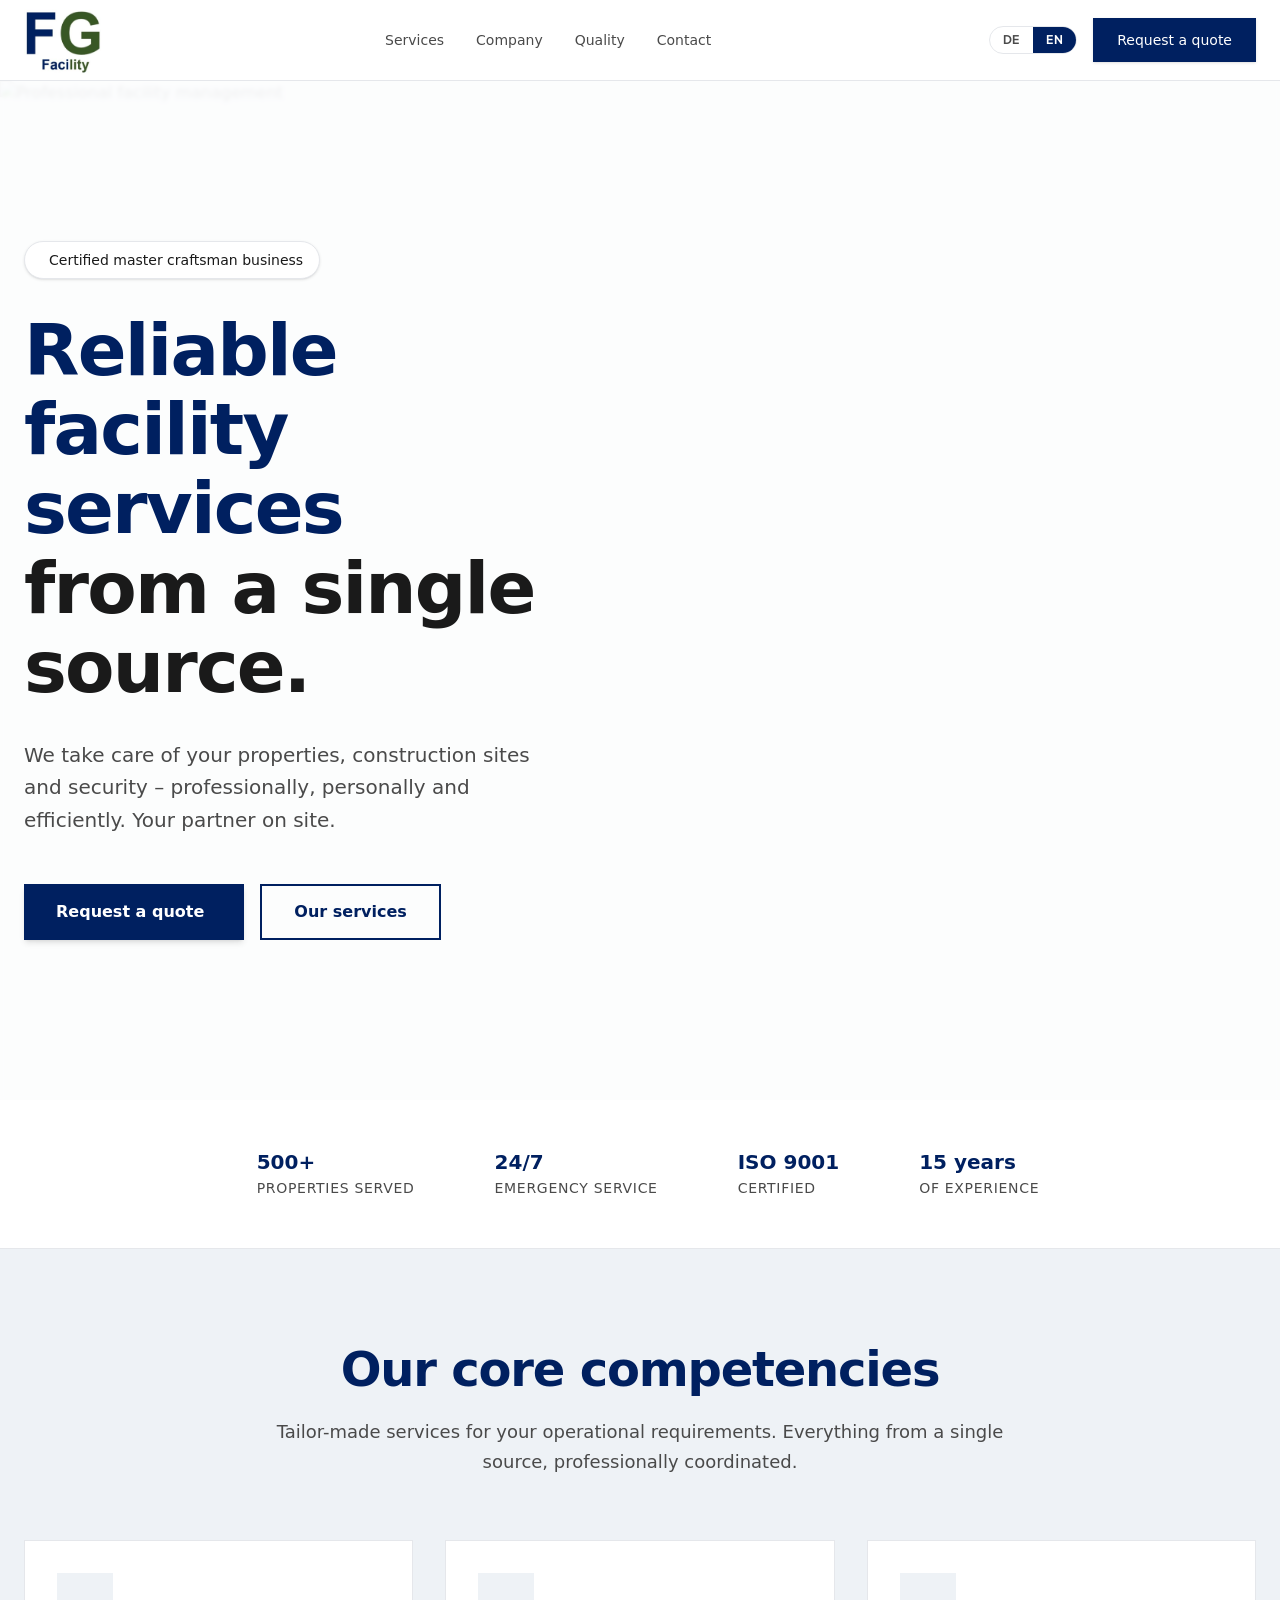
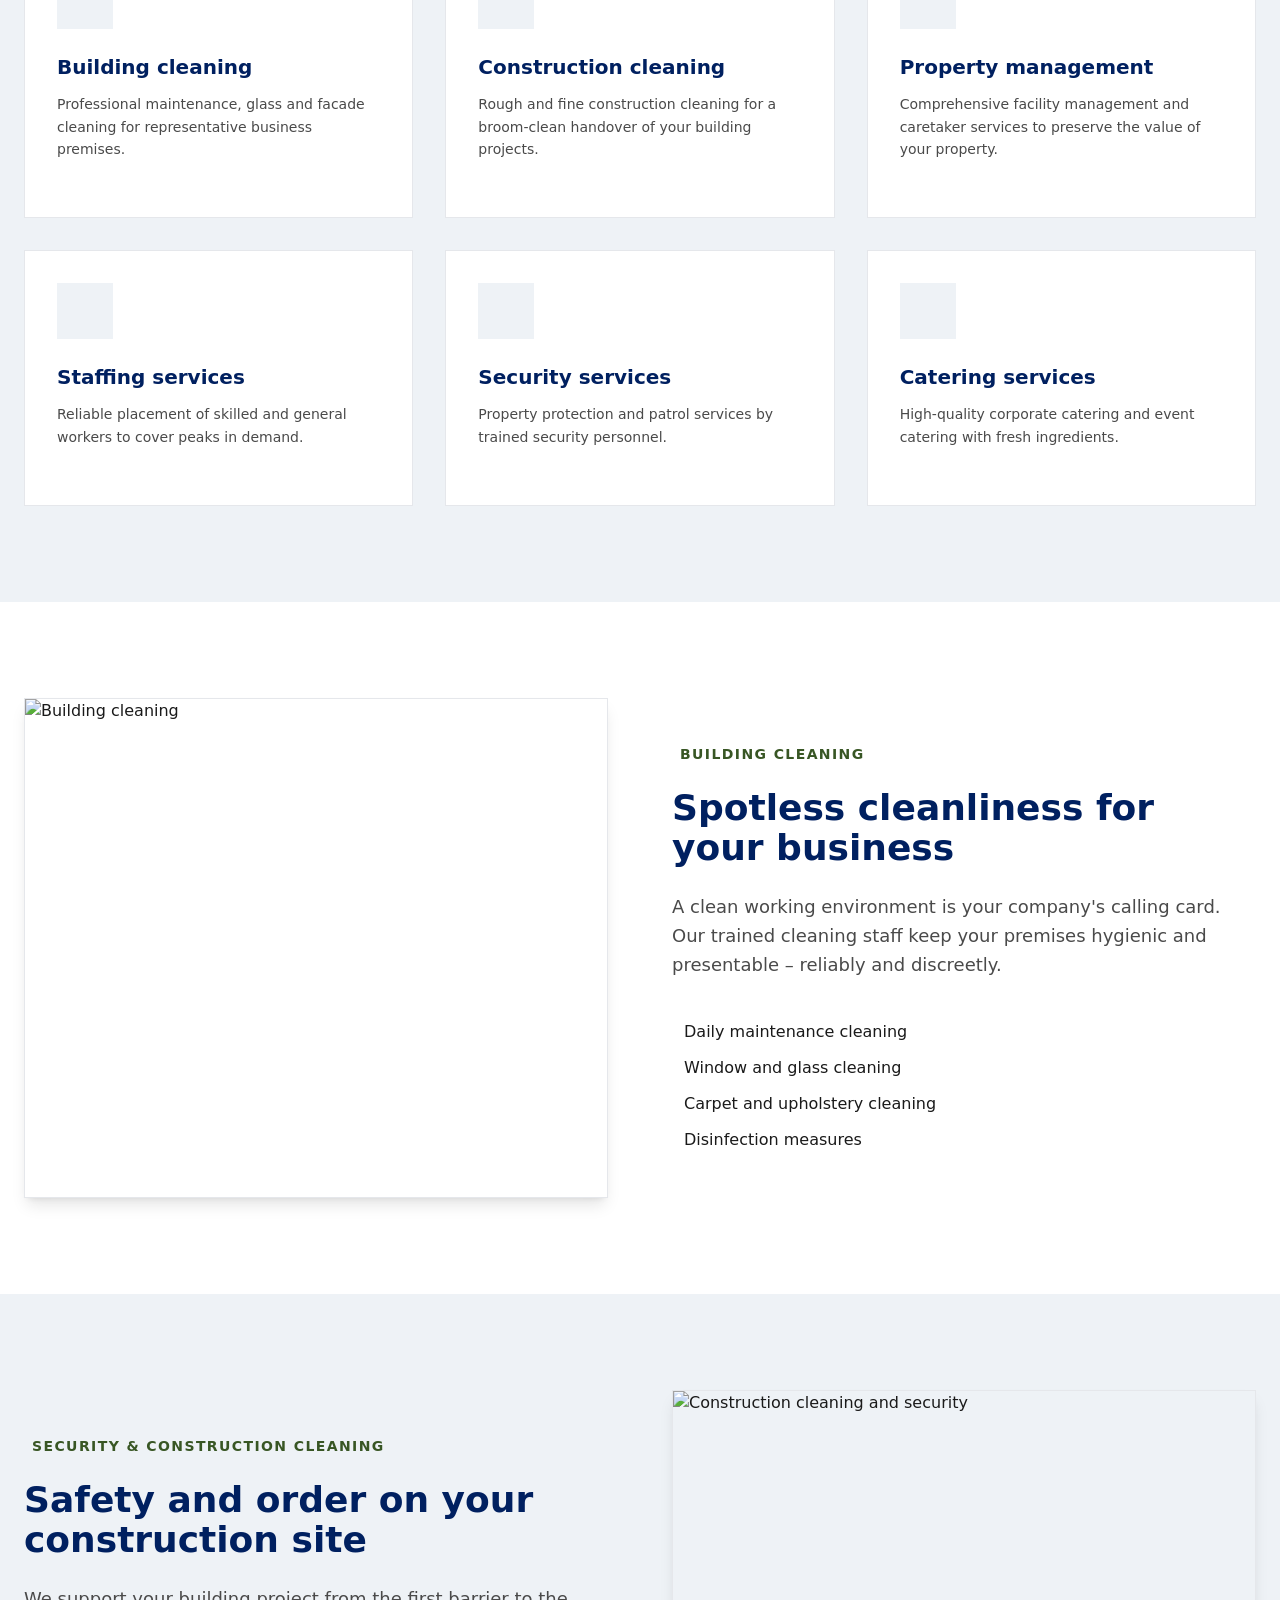
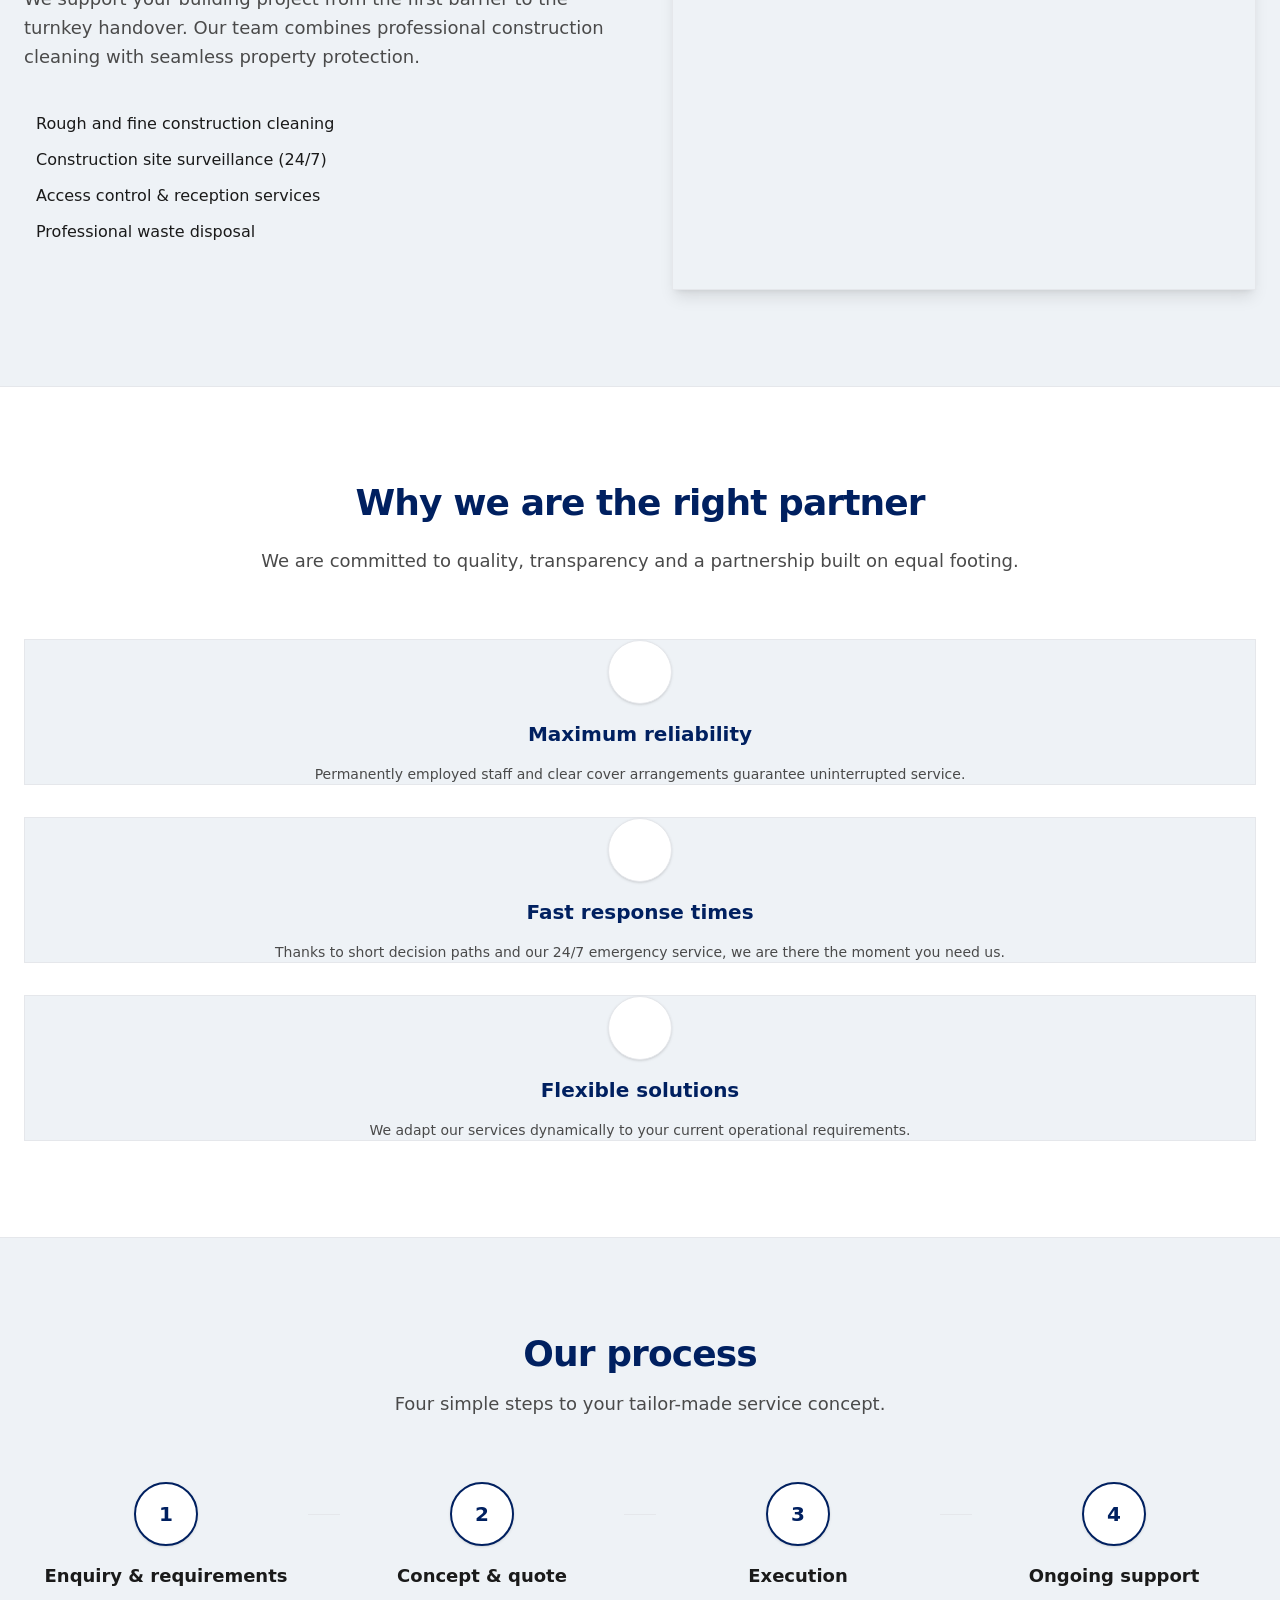
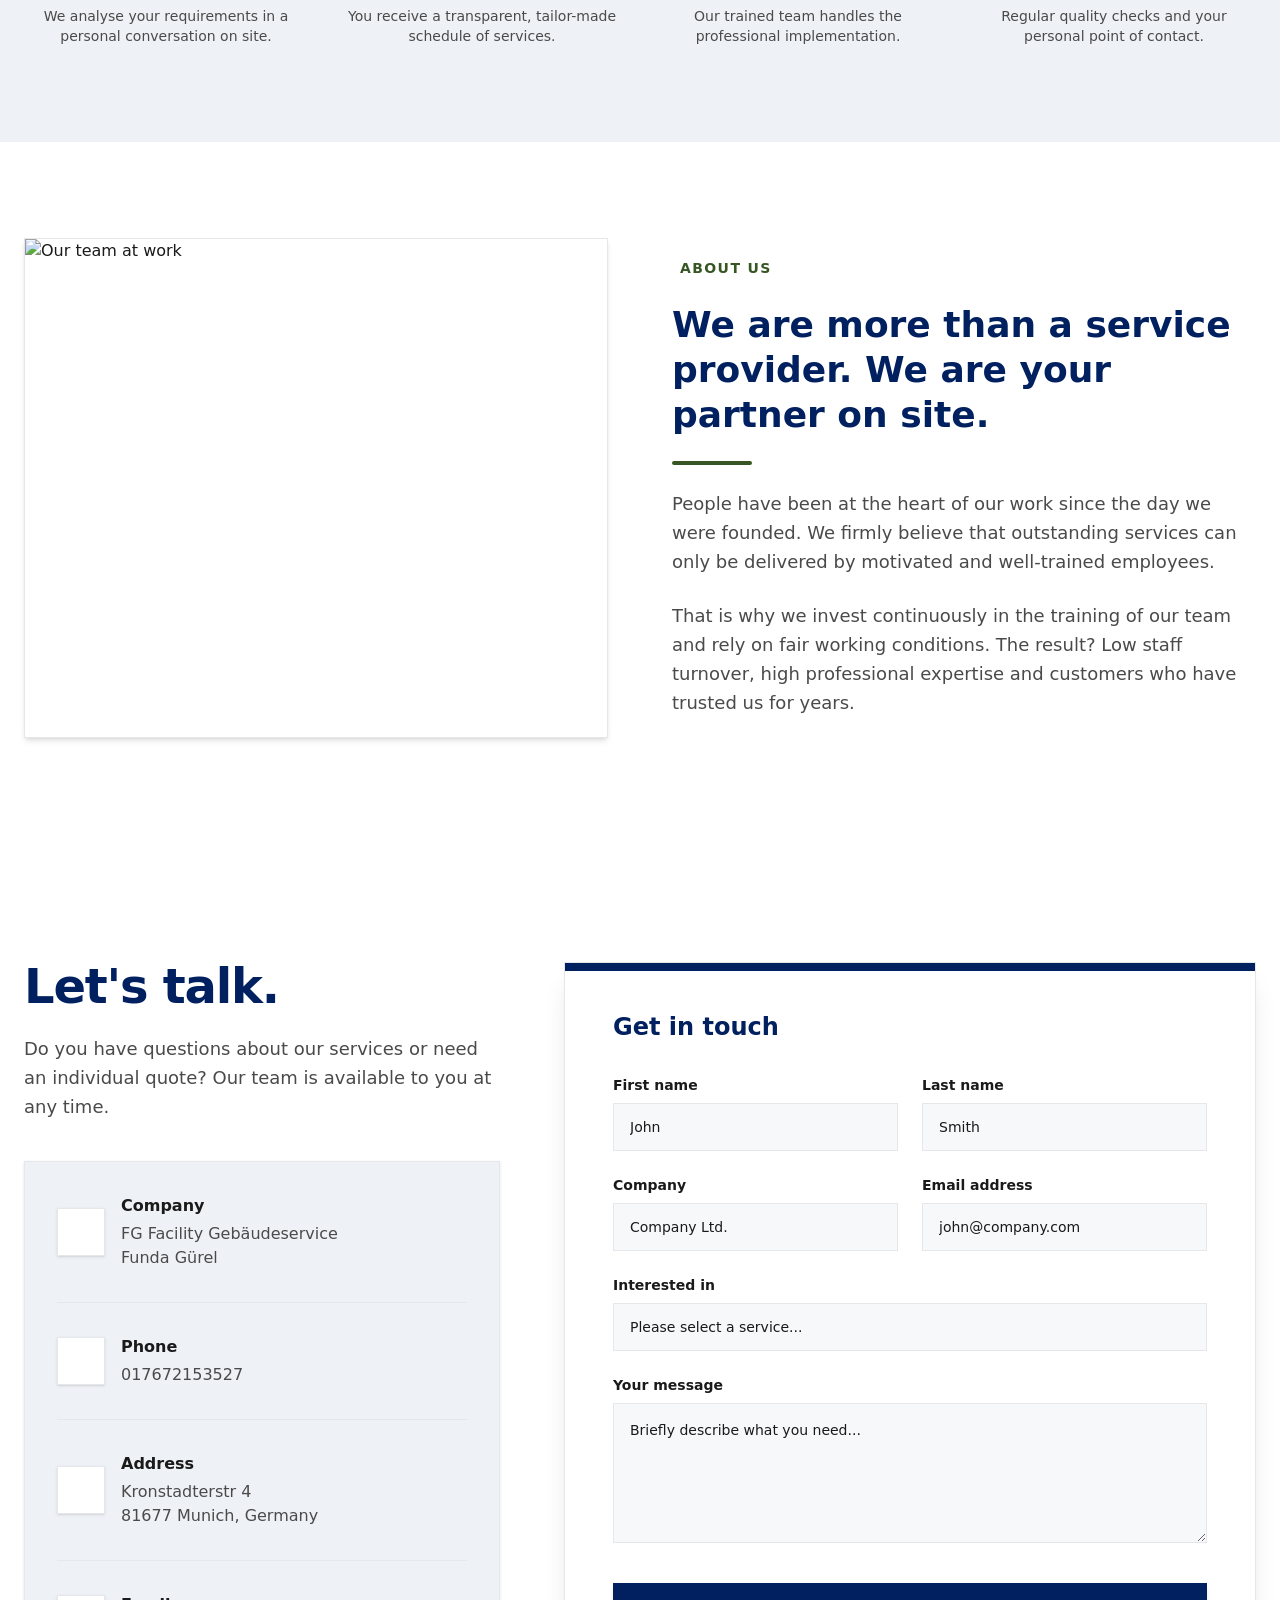
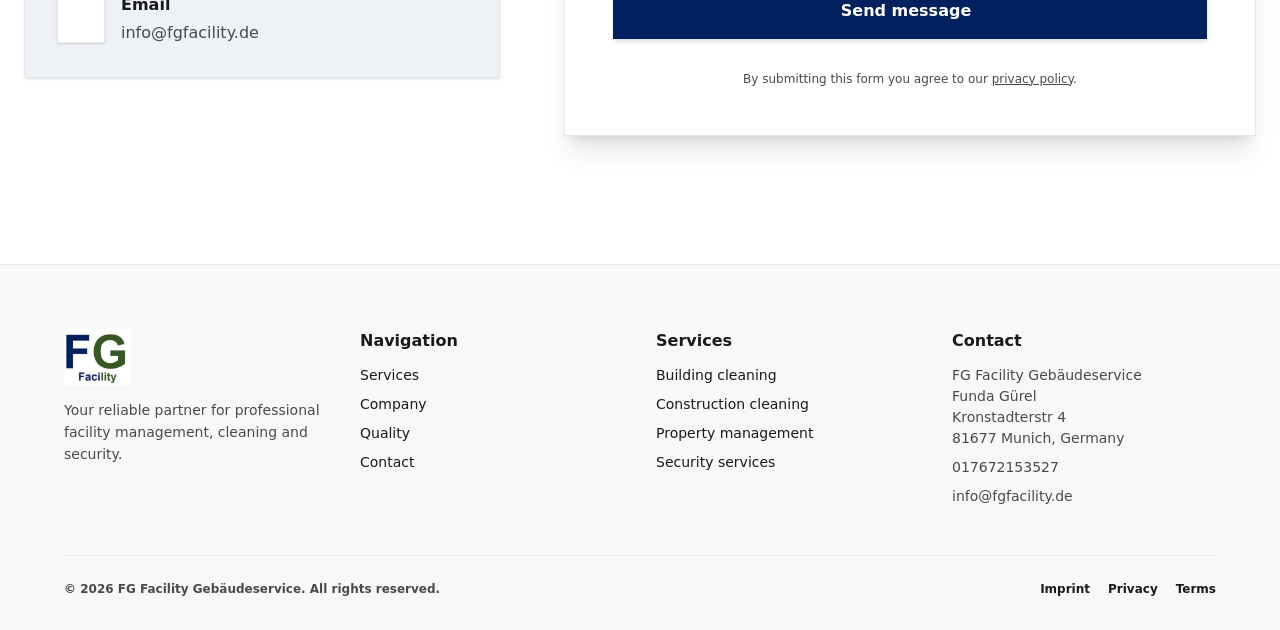
==== en/index.html @ 78efd66a "english resutls" ====
<!DOCTYPE html>
<html lang="en">
  <head>
    <meta charset="UTF-8" />
    <meta name="viewport" content="width=device-width, initial-scale=1.0" />
    <title>FG Facility | Building Cleaning, Construction Cleaning &amp; Security in Munich</title>
    <meta
      name="description"
      content="FG Facility is your partner for building cleaning, construction cleaning, property management, security and catering in Munich and the surrounding area."
    />
    <meta name="robots" content="index,follow" />
    <meta name="theme-color" content="#0f172a" />
    <link rel="canonical" href="https://fgfacility.de/en/" />
    <link rel="alternate" hreflang="de" href="https://fgfacility.de/" />
    <link rel="alternate" hreflang="en" href="https://fgfacility.de/en/" />
    <link rel="alternate" hreflang="x-default" href="https://fgfacility.de/" />
    <link rel="icon" href="../logo.png" type="image/png" />
    <link rel="apple-touch-icon" href="../logo.png" />
    <link rel="manifest" href="../site.webmanifest" />
    <meta property="og:locale" content="en_US" />
    <meta property="og:locale:alternate" content="de_DE" />
    <meta property="og:type" content="website" />
    <meta property="og:site_name" content="FG Facility" />
    <meta property="og:title" content="FG Facility | Building Cleaning, Construction Cleaning &amp; Security in Munich" />
    <meta
      property="og:description"
      content="Professional facility services for companies, construction sites and properties in Munich and the surrounding area."
    />
    <meta property="og:url" content="https://fgfacility.de/en/" />
    <meta property="og:image" content="https://fgfacility.de/logo.png" />
    <meta property="og:image:alt" content="FG Facility Logo" />
    <meta name="twitter:card" content="summary" />
    <meta name="twitter:title" content="FG Facility | Building Cleaning, Construction Cleaning &amp; Security in Munich" />
    <meta
      name="twitter:description"
      content="Professional facility services for companies, construction sites and properties in Munich and the surrounding area."
    />
    <meta name="twitter:image" content="https://fgfacility.de/logo.png" />
    <script type="application/ld+json">
      {
        "@context": "https://schema.org",
        "@type": ["LocalBusiness", "CleaningService"],
        "name": "FG Facility",
        "url": "https://fgfacility.de/en/",
        "logo": "https://fgfacility.de/logo.png",
        "image": "https://fgfacility.de/logo.png",
        "telephone": "+4917672153527",
        "address": {
          "@type": "PostalAddress",
          "streetAddress": "Kronstadterstr 4",
          "addressLocality": "Munich",
          "postalCode": "81677",
          "addressCountry": "DE"
        },
        "areaServed": ["Munich", "Bavaria"],
        "description": "FG Facility is your partner for building cleaning, construction cleaning, property management, security and catering in Munich and the surrounding area."
      }
    </script>
    <link rel="preconnect" href="https://fonts.googleapis.com" />
    <link rel="preconnect" href="https://fonts.gstatic.com" crossorigin />
    <link href="https://fonts.googleapis.com/css2?family=Inter:wght@100..900&family=Poppins:wght@100..900&family=Fira+Code:wght@300..700&family=Plus+Jakarta+Sans:wght@200;300;400;500;600;700;800&display=swap" rel="stylesheet" />
    <link rel="stylesheet" href="../style.css" />
    <link rel="stylesheet" href="../tailwind.css">
    <script src="https://cdn.jsdelivr.net/npm/@tailwindcss/browser@4"></script>
    <script src="https://cdn.jsdelivr.net/npm/chart.js"></script>
    <script src="https://code.iconify.design/iconify-icon/3.0.0/iconify-icon.min.js"></script>
  </head>
  <body class="home-page">
<div class="min-h-screen w-full bg-background flex flex-col relative font-sans text-foreground" style="">
  <!-- Sticky Header -->
  <header class="sticky top-0 z-50 w-full border-b border-border bg-background/95 backdrop-blur supports-[backdrop-filter]:bg-background/60 transition-all duration-300" style="">
    <div class="container mx-auto px-6 h-20 flex items-center justify-between" style="">
      <div class="flex items-center gap-3" style="">
        <span class="font-heading font-bold text-xl tracking-tight text-primary" style="">
          <img src="../logo.png" alt="FG Facility" style="height: 70px;">
        </span>
      </div>
      <nav class="hidden lg:flex items-center gap-8 text-sm font-medium text-muted-foreground" style="">
        <a href="#services" class="hover:text-primary transition-colors" style="">Services</a>
        <a href="#company" class="hover:text-primary transition-colors" style="">Company</a>
        <a href="#quality" class="hover:text-primary transition-colors" style="">Quality</a>
        <a href="#contact" class="hover:text-primary transition-colors" style="">Contact</a>
      </nav>
      <div class="flex items-center gap-4" style="">
        <div class="lang-switch" role="group" aria-label="Select language">
          <a href="/" hreflang="de">DE</a>
          <a href="/en/" hreflang="en" aria-current="true">EN</a>
        </div>
        <a href="#contact" class="hidden lg:inline-flex items-center justify-center bg-primary text-primary-foreground h-11 px-6 font-medium text-sm hover:bg-primary/90 transition-colors rounded-sm shadow-sm" style="">
          Request a quote
        </a>
        <button id="mobile-menu-toggle" aria-controls="mobile-menu" aria-expanded="false" class="lg:hidden inline-flex items-center justify-center h-11 w-11 text-foreground hover:bg-muted transition-colors rounded-sm">
          <iconify-icon icon="lucide:menu" class="text-2xl"></iconify-icon>
        </button>
      </div>
    </div>
    <div id="mobile-menu" class="lg:hidden hidden border-t border-border bg-background/95 backdrop-blur" style="">
      <nav class="container mx-auto px-6 py-4 flex flex-col gap-3 text-sm font-medium text-muted-foreground" style="">
        <a href="#services" class="hover:text-primary transition-colors" style="">Services</a>
        <a href="#company" class="hover:text-primary transition-colors" style="">Company</a>
        <a href="#quality" class="hover:text-primary transition-colors" style="">Quality</a>
        <a href="#contact" class="hover:text-primary transition-colors" style="">Contact</a>
      </nav>
    </div>
  </header>

  <!-- 1. Hero Section -->
  <section class="relative w-full py-24 lg:py-32 xl:py-40 bg-muted overflow-hidden" style="">
    <div class="absolute inset-0 z-0" style="">
      <img src="https://images.unsplash.com/photo-1486406146926-c627a92ad1ab?auto=format&amp;fit=crop&amp;q=80&amp;w=2070" alt="Professional facility management" class="w-full h-full object-cover opacity-30" style="">
      <div class="absolute inset-0 bg-background/80 backdrop-blur-[2px]" style=""></div>
    </div>
    <div class="container relative z-10 mx-auto px-6 grid lg:grid-cols-2 gap-16 items-center" style="">
      <div class="flex flex-col gap-8 max-w-2xl" style="">
        <div class="inline-flex items-center gap-2 bg-background text-foreground px-4 py-2 rounded-full w-fit text-sm font-medium border border-border shadow-sm" style="">
          <iconify-icon icon="lucide:shield-check" class="text-secondary text-lg"></iconify-icon>
          Certified master craftsman business
        </div>
        <h1 class="font-heading text-5xl lg:text-6xl xl:text-7xl font-bold tracking-tight leading-[1.1] text-primary" style="">
          Reliable facility services <br>
          <span class="text-foreground" style="">from a single source.</span>
        </h1>
        <p class="text-lg lg:text-xl text-muted-foreground leading-relaxed max-w-lg" style="">
          We take care of your properties, construction sites and security – professionally, personally and efficiently. Your partner on site.
        </p>
        <div class="flex flex-col sm:flex-row gap-4 pt-4" style="">
          <a href="#contact" class="inline-flex items-center justify-center bg-primary text-primary-foreground h-14 px-8 font-bold text-base hover:bg-primary/90 transition-colors rounded-sm shadow-md" style="">
            Request a quote
            <iconify-icon icon="lucide:arrow-right" class="ml-2 text-lg"></iconify-icon>
          </a>
          <a href="#services" class="inline-flex items-center justify-center border-2 border-primary bg-transparent text-primary h-14 px-8 font-bold text-base hover:bg-primary/5 transition-colors rounded-sm" style="">
            Our services
          </a>
        </div>
      </div>
    </div>
  </section>

  <!-- 2. Trust Bar Section -->
  <section id="quality" class="w-full py-12 bg-background border-b border-border" style="">
    <div class="container mx-auto px-6" style="">
      <div class="flex flex-wrap justify-center gap-8 lg:gap-16 text-center" style="">
        <div class="flex items-center gap-4" style="">
          <iconify-icon icon="lucide:building" class="text-3xl text-secondary"></iconify-icon>
          <div class="text-left" style="">
            <span class="block text-xl font-heading font-bold text-primary" style="">500+</span>
            <span class="text-sm text-muted-foreground uppercase tracking-wider font-medium" style="">Properties served</span>
          </div>
        </div>
        <div class="flex items-center gap-4" style="">
          <iconify-icon icon="lucide:clock" class="text-3xl text-secondary"></iconify-icon>
          <div class="text-left" style="">
            <span class="block text-xl font-heading font-bold text-primary" style="">24/7</span>
            <span class="text-sm text-muted-foreground uppercase tracking-wider font-medium" style="">Emergency service</span>
          </div>
        </div>
        <div class="flex items-center gap-4" style="">
          <iconify-icon icon="lucide:award" class="text-3xl text-secondary"></iconify-icon>
          <div class="text-left" style="">
            <span class="block text-xl font-heading font-bold text-primary" style="">ISO 9001</span>
            <span class="text-sm text-muted-foreground uppercase tracking-wider font-medium" style="">Certified</span>
          </div>
        </div>
        <div class="flex items-center gap-4" style="">
          <iconify-icon icon="lucide:users" class="text-3xl text-secondary"></iconify-icon>
          <div class="text-left" style="">
            <span class="block text-xl font-heading font-bold text-primary" style="">15 years</span>
            <span class="text-sm text-muted-foreground uppercase tracking-wider font-medium" style="">Of experience</span>
          </div>
        </div>
      </div>
    </div>
  </section>

  <!-- 3. Services Overview Grid -->
  <section id="services" class="w-full py-24 bg-muted" style="">
    <div class="container mx-auto px-6" style="">
      <div class="text-center max-w-3xl mx-auto mb-16" style="">
        <h2 class="font-heading text-3xl lg:text-5xl font-bold tracking-tight text-primary mb-6" style="">Our core competencies</h2>
        <p class="text-muted-foreground text-lg leading-relaxed" style="">Tailor-made services for your operational requirements. Everything from a single source, professionally coordinated.</p>
      </div>

      <div class="grid md:grid-cols-2 lg:grid-cols-3 gap-6 lg:gap-8" style="">
        <div class="group flex flex-col bg-background border border-border p-8 hover:border-primary hover:shadow-lg transition-all duration-300 rounded-sm" style="">
          <div class="h-14 w-14 bg-muted text-secondary flex items-center justify-center mb-6 group-hover:bg-secondary group-hover:text-secondary-foreground transition-colors rounded-sm" style="">
            <iconify-icon icon="lucide:sparkles" class="text-3xl"></iconify-icon>
          </div>
          <h3 class="font-heading text-xl font-bold mb-3 text-primary" style="">Building cleaning</h3>
          <p class="text-muted-foreground text-sm leading-relaxed mb-6 flex-grow" style="">Professional maintenance, glass and facade cleaning for representative business premises.</p>
        </div>
        <div class="group flex flex-col bg-background border border-border p-8 hover:border-primary hover:shadow-lg transition-all duration-300 rounded-sm" style="">
          <div class="h-14 w-14 bg-muted text-secondary flex items-center justify-center mb-6 group-hover:bg-secondary group-hover:text-secondary-foreground transition-colors rounded-sm" style="">
            <iconify-icon icon="lucide:hard-hat" class="text-3xl"></iconify-icon>
          </div>
          <h3 class="font-heading text-xl font-bold mb-3 text-primary" style="">Construction cleaning</h3>
          <p class="text-muted-foreground text-sm leading-relaxed mb-6 flex-grow" style="">Rough and fine construction cleaning for a broom-clean handover of your building projects.</p>
        </div>
        <div class="group flex flex-col bg-background border border-border p-8 hover:border-primary hover:shadow-lg transition-all duration-300 rounded-sm" style="">
          <div class="h-14 w-14 bg-muted text-secondary flex items-center justify-center mb-6 group-hover:bg-secondary group-hover:text-secondary-foreground transition-colors rounded-sm" style="">
            <iconify-icon icon="lucide:key" class="text-3xl"></iconify-icon>
          </div>
          <h3 class="font-heading text-xl font-bold mb-3 text-primary" style="">Property management</h3>
          <p class="text-muted-foreground text-sm leading-relaxed mb-6 flex-grow" style="">Comprehensive facility management and caretaker services to preserve the value of your property.</p>
        </div>
        <div class="group flex flex-col bg-background border border-border p-8 hover:border-primary hover:shadow-lg transition-all duration-300 rounded-sm" style="">
          <div class="h-14 w-14 bg-muted text-secondary flex items-center justify-center mb-6 group-hover:bg-secondary group-hover:text-secondary-foreground transition-colors rounded-sm" style="">
            <iconify-icon icon="lucide:users-2" class="text-3xl"></iconify-icon>
          </div>
          <h3 class="font-heading text-xl font-bold mb-3 text-primary" style="">Staffing services</h3>
          <p class="text-muted-foreground text-sm leading-relaxed mb-6 flex-grow" style="">Reliable placement of skilled and general workers to cover peaks in demand.</p>
        </div>
        <div class="group flex flex-col bg-background border border-border p-8 hover:border-primary hover:shadow-lg transition-all duration-300 rounded-sm" style="">
          <div class="h-14 w-14 bg-muted text-secondary flex items-center justify-center mb-6 group-hover:bg-secondary group-hover:text-secondary-foreground transition-colors rounded-sm" style="">
            <iconify-icon icon="lucide:shield" class="text-3xl"></iconify-icon>
          </div>
          <h3 class="font-heading text-xl font-bold mb-3 text-primary" style="">Security services</h3>
          <p class="text-muted-foreground text-sm leading-relaxed mb-6 flex-grow" style="">Property protection and patrol services by trained security personnel.</p>
        </div>
        <div class="group flex flex-col bg-background border border-border p-8 hover:border-primary hover:shadow-lg transition-all duration-300 rounded-sm" style="">
          <div class="h-14 w-14 bg-muted text-secondary flex items-center justify-center mb-6 group-hover:bg-secondary group-hover:text-secondary-foreground transition-colors rounded-sm" style="">
            <iconify-icon icon="lucide:utensils" class="text-3xl"></iconify-icon>
          </div>
          <h3 class="font-heading text-xl font-bold mb-3 text-primary" style="">Catering services</h3>
          <p class="text-muted-foreground text-sm leading-relaxed mb-6 flex-grow" style="">High-quality corporate catering and event catering with fresh ingredients.</p>
        </div>
      </div>
    </div>
  </section>

  <!-- 4. Detailed Services Sections -->
  <!-- Detail: Building cleaning -->
  <section class="w-full py-24 bg-background" style="">
    <div class="container mx-auto px-6 grid lg:grid-cols-2 gap-16 items-center" style="">
      <div class="relative h-[400px] lg:h-[500px] w-full rounded-sm overflow-hidden shadow-lg border border-border" style="">
        <img src="https://images.unsplash.com/photo-1581578731548-c64695cc6952?auto=format&amp;fit=crop&amp;q=80&amp;w=1000" alt="Building cleaning" class="absolute inset-0 w-full h-full object-cover" style="">
      </div>
      <div class="flex flex-col gap-6" style="">
        <div class="inline-flex items-center gap-2 text-secondary font-bold uppercase text-sm tracking-widest" style="">
          <iconify-icon icon="lucide:sparkles"></iconify-icon> Building cleaning
        </div>
        <h2 class="font-heading text-3xl lg:text-4xl font-bold text-primary" style="">Spotless cleanliness for your business</h2>
        <p class="text-lg text-muted-foreground leading-relaxed" style="">A clean working environment is your company's calling card. Our trained cleaning staff keep your premises hygienic and presentable – reliably and discreetly.</p>
        <ul class="flex flex-col gap-3 mt-4" style="">
          <li class="flex items-center gap-3 text-foreground font-medium" style=""><iconify-icon icon="lucide:check-circle-2" class="text-secondary text-xl"></iconify-icon> Daily maintenance cleaning</li>
          <li class="flex items-center gap-3 text-foreground font-medium" style=""><iconify-icon icon="lucide:check-circle-2" class="text-secondary text-xl"></iconify-icon> Window and glass cleaning</li>
          <li class="flex items-center gap-3 text-foreground font-medium" style=""><iconify-icon icon="lucide:check-circle-2" class="text-secondary text-xl" style=""></iconify-icon> Carpet and upholstery cleaning</li>
          <li class="flex items-center gap-3 text-foreground font-medium" style=""><iconify-icon icon="lucide:check-circle-2" class="text-secondary text-xl" style=""></iconify-icon> Disinfection measures</li>
        </ul>
      </div>
    </div>
  </section>

  <!-- Detail: Construction cleaning & Security -->
  <section class="w-full py-24 bg-muted" style="">
    <div class="container mx-auto px-6 grid lg:grid-cols-2 gap-16 items-center" style="">
      <div class="flex flex-col gap-6 lg:order-1 order-2" style="">
        <div class="inline-flex items-center gap-2 text-secondary font-bold uppercase text-sm tracking-widest" style="visibility: visible;">
          <iconify-icon icon="lucide:shield" style=""></iconify-icon> Security &amp; construction cleaning
        </div>
        <h2 class="font-heading text-3xl lg:text-4xl font-bold text-primary" style="visibility: visible;">Safety and order on your construction site</h2>
        <p class="text-lg text-muted-foreground leading-relaxed" style="">We support your building project from the first barrier to the turnkey handover. Our team combines professional construction cleaning with seamless property protection.</p>
        <ul class="flex flex-col gap-3 mt-4" style="">
          <li class="flex items-center gap-3 text-foreground font-medium" style=""><iconify-icon icon="lucide:check-circle-2" class="text-secondary text-xl" style=""></iconify-icon> Rough and fine construction cleaning</li>
          <li class="flex items-center gap-3 text-foreground font-medium" style=""><iconify-icon icon="lucide:check-circle-2" class="text-secondary text-xl" style=""></iconify-icon> Construction site surveillance (24/7)</li>
          <li class="flex items-center gap-3 text-foreground font-medium" style=""><iconify-icon icon="lucide:check-circle-2" class="text-secondary text-xl" style=""></iconify-icon> Access control &amp; reception services</li>
          <li class="flex items-center gap-3 text-foreground font-medium" style=""><iconify-icon icon="lucide:check-circle-2" class="text-secondary text-xl" style=""></iconify-icon> Professional waste disposal</li>
        </ul>
      </div>
      <div class="relative h-[400px] lg:h-[500px] w-full rounded-sm overflow-hidden shadow-lg border border-border lg:order-2 order-1" style="">
        <img src="https://images.unsplash.com/photo-1504307651254-35680f356dfd?auto=format&amp;fit=crop&amp;q=80&amp;w=1000" alt="Construction cleaning and security" class="absolute inset-0 w-full h-full object-cover" style="">
      </div>
    </div>
  </section>

  <!-- 5. Why Choose Us -->
  <section class="w-full py-24 bg-background border-y border-border" style="">
    <div class="container mx-auto px-6" style="">
      <div class="text-center max-w-3xl mx-auto mb-16" style="">
        <h2 class="font-heading text-3xl lg:text-4xl font-bold tracking-tight text-primary mb-6" style="">Why we are the right partner</h2>
        <p class="text-muted-foreground text-lg" style="">We are committed to quality, transparency and a partnership built on equal footing.</p>
      </div>
      <div class="grid md:grid-cols-3 gap-8" style="">
        <div class="flex flex-col items-center text-center gap-4 p-6 bg-muted rounded-sm border border-border" style="">
          <div class="h-16 w-16 bg-background rounded-full flex items-center justify-center mb-2 shadow-sm border border-border" style="">
            <iconify-icon icon="lucide:thumbs-up" class="text-3xl text-secondary"></iconify-icon>
          </div>
          <h3 class="font-bold text-xl text-primary" style="">Maximum reliability</h3>
          <p class="text-muted-foreground text-sm" style="">Permanently employed staff and clear cover arrangements guarantee uninterrupted service.</p>
        </div>
        <div class="flex flex-col items-center text-center gap-4 p-6 bg-muted rounded-sm border border-border" style="">
          <div class="h-16 w-16 bg-background rounded-full flex items-center justify-center mb-2 shadow-sm border border-border" style="">
            <iconify-icon icon="lucide:zap" class="text-3xl text-secondary"></iconify-icon>
          </div>
          <h3 class="font-bold text-xl text-primary" style="">Fast response times</h3>
          <p class="text-muted-foreground text-sm" style="">Thanks to short decision paths and our 24/7 emergency service, we are there the moment you need us.</p>
        </div>
        <div class="flex flex-col items-center text-center gap-4 p-6 bg-muted rounded-sm border border-border" style="">
          <div class="h-16 w-16 bg-background rounded-full flex items-center justify-center mb-2 shadow-sm border border-border" style="">
            <iconify-icon icon="lucide:settings" class="text-3xl text-secondary"></iconify-icon>
          </div>
          <h3 class="font-bold text-xl text-primary" style="">Flexible solutions</h3>
          <p class="text-muted-foreground text-sm" style="">We adapt our services dynamically to your current operational requirements.</p>
        </div>
      </div>
    </div>
  </section>

  <!-- 6. Process Section -->
  <section class="w-full py-24 bg-muted" style="">
    <div class="container mx-auto px-6" style="">
      <div class="text-center max-w-3xl mx-auto mb-16" style="">
        <h2 class="font-heading text-3xl lg:text-4xl font-bold tracking-tight text-primary mb-4" style="">Our process</h2>
        <p class="text-muted-foreground text-lg" style="">Four simple steps to your tailor-made service concept.</p>
      </div>
      <div class="grid md:grid-cols-4 gap-8 relative" style="">
        <div class="hidden md:block absolute top-8 left-[10%] right-[10%] h-px bg-border z-0" style=""></div>

        <div class="relative z-10 flex flex-col items-center text-center gap-4 bg-muted" style="">
          <div class="h-16 w-16 bg-background border-2 border-primary rounded-full flex items-center justify-center text-xl font-bold text-primary shadow-sm" style="">1</div>
          <h4 class="font-bold text-lg text-foreground" style="">Enquiry &amp; requirements</h4>
          <p class="text-sm text-muted-foreground" style="">We analyse your requirements in a personal conversation on site.</p>
        </div>
        <div class="relative z-10 flex flex-col items-center text-center gap-4 bg-muted" style="">
          <div class="h-16 w-16 bg-background border-2 border-primary rounded-full flex items-center justify-center text-xl font-bold text-primary shadow-sm" style="">2</div>
          <h4 class="font-bold text-lg text-foreground" style="">Concept &amp; quote</h4>
          <p class="text-sm text-muted-foreground" style="">You receive a transparent, tailor-made schedule of services.</p>
        </div>
        <div class="relative z-10 flex flex-col items-center text-center gap-4 bg-muted" style="">
          <div class="h-16 w-16 bg-background border-2 border-primary rounded-full flex items-center justify-center text-xl font-bold text-primary shadow-sm" style="">3</div>
          <h4 class="font-bold text-lg text-foreground" style="">Execution</h4>
          <p class="text-sm text-muted-foreground" style="">Our trained team handles the professional implementation.</p>
        </div>
        <div class="relative z-10 flex flex-col items-center text-center gap-4 bg-muted" style="">
          <div class="h-16 w-16 bg-background border-2 border-primary rounded-full flex items-center justify-center text-xl font-bold text-primary shadow-sm" style="">4</div>
          <h4 class="font-bold text-lg text-foreground" style="">Ongoing support</h4>
          <p class="text-sm text-muted-foreground" style="">Regular quality checks and your personal point of contact.</p>
        </div>
      </div>
    </div>
  </section>

  <!-- 7. About Us -->
  <section id="company" class="w-full py-24 bg-background" style="">
    <div class="container mx-auto px-6 grid lg:grid-cols-2 gap-16 items-center" style="">
      <div class="relative h-[500px] w-full rounded-sm overflow-hidden group border border-border shadow-md" style="">
        <img src="https://images.unsplash.com/photo-1600880292203-757bb62b4baf?auto=format&amp;fit=crop&amp;w=800&amp;q=80" alt="Our team at work" class="absolute inset-0 w-full h-full object-cover group-hover:scale-105 transition-transform duration-700" style="">
      </div>
      <div class="flex flex-col gap-6" style="">
        <div class="inline-flex items-center gap-2 text-secondary font-bold uppercase text-sm tracking-widest" style="">
          <iconify-icon icon="lucide:heart"></iconify-icon> About us
        </div>
        <h2 class="font-heading text-3xl lg:text-4xl font-bold text-primary leading-tight" style="">
          We are more than a service provider. We are your partner on site.
        </h2>
        <div class="w-20 h-1 bg-secondary rounded-full" style=""></div>
        <p class="text-lg text-muted-foreground leading-relaxed" style="">
          People have been at the heart of our work since the day we were founded. We firmly believe that outstanding services can only be delivered by motivated and well-trained employees.
        </p>
        <p class="text-lg text-muted-foreground leading-relaxed" style="">
          That is why we invest continuously in the training of our team and rely on fair working conditions. The result? Low staff turnover, high professional expertise and customers who have trusted us for years.
        </p>
      </div>
    </div>
  </section>


  <!-- 9. Contact Section -->
  <section id="contact" class="w-full py-24 lg:py-32 bg-background" style="">
    <div class="container mx-auto px-6 grid lg:grid-cols-12 gap-16" style="">
      <!-- Contact Info -->
      <div class="lg:col-span-5 flex flex-col gap-10" style="">
        <div style="">
          <h2 class="font-heading text-3xl lg:text-5xl font-bold tracking-tight text-primary mb-6" style="">Let's talk.</h2>
          <p class="text-muted-foreground text-lg leading-relaxed" style="">
            Do you have questions about our services or need an individual quote? Our team is available to you at any time.
          </p>
        </div>
        <div class="flex flex-col gap-8 bg-muted p-8 border border-border rounded-sm shadow-sm" style="">
          <div class="flex items-center gap-4" style="">
            <div class="h-12 w-12 bg-background border border-border text-secondary flex items-center justify-center rounded-sm shrink-0 shadow-sm" style="">
              <iconify-icon icon="lucide:building-2" class="text-2xl"></iconify-icon>
            </div>
            <div style="">
              <h4 class="font-bold text-foreground mb-1" style="">Company</h4>
              <p class="text-muted-foreground" style="">FG Facility Gebäudeservice</p>
              <p class="text-muted-foreground" style="">Funda Gürel</p>
            </div>
          </div>
          <div class="w-full h-px bg-border" style=""></div>
          <div class="flex items-center gap-4" style="">
            <div class="h-12 w-12 bg-background border border-border text-secondary flex items-center justify-center rounded-sm shrink-0 shadow-sm" style="">
              <iconify-icon icon="lucide:phone" class="text-2xl"></iconify-icon>
            </div>
            <div style="">
              <h4 class="font-bold text-foreground mb-1" style="">Phone</h4>
              <p class="text-muted-foreground" style="">017672153527</p>
            </div>
          </div>
          <div class="w-full h-px bg-border" style=""></div>
          <div class="flex items-center gap-4" style="">
            <div class="h-12 w-12 bg-background border border-border text-secondary flex items-center justify-center rounded-sm shrink-0 shadow-sm" style="">
              <iconify-icon icon="lucide:map-pin" class="text-2xl"></iconify-icon>
            </div>
            <div style="">
              <h4 class="font-bold text-foreground mb-1" style="">Address</h4>
              <p class="text-muted-foreground" style="">Kronstadterstr 4<br>81677 Munich, Germany</p>
            </div>
          </div>
          <div class="w-full h-px bg-border" style=""></div>
          <div class="flex items-center gap-4" style="">
            <div class="h-12 w-12 bg-background border border-border text-secondary flex items-center justify-center rounded-sm shrink-0 shadow-sm" style="">
              <iconify-icon icon="lucide:mail" class="text-2xl"></iconify-icon>
            </div>
            <div style="">
              <h4 class="font-bold text-foreground mb-1" style="">Email</h4>
              <p class="text-muted-foreground" style="">info@fgfacility.de</p>
            </div>
          </div>
        </div>
      </div>

      <!-- Contact Form -->
      <div class="lg:col-span-7 bg-background border border-border p-8 lg:p-12 shadow-xl rounded-sm relative" style="">
        <div class="absolute top-0 left-0 w-full h-2 bg-primary rounded-t-sm" style=""></div>
        <h3 class="font-heading text-2xl font-bold mb-8 text-primary" style="">Get in touch</h3>
        <form class="flex flex-col gap-6" style="">
          <div class="grid grid-cols-1 sm:grid-cols-2 gap-6" style="">
            <div class="flex flex-col gap-2" style="">
              <label class="text-sm font-bold text-foreground" style="">First name</label>
              <input type="text" class="h-12 w-full border border-border bg-muted/50 px-4 text-sm focus:outline-none focus:ring-2 focus:ring-primary focus:border-transparent transition-all rounded-sm" placeholder="John" style="">
            </div>
            <div class="flex flex-col gap-2" style="">
              <label class="text-sm font-bold text-foreground" style="">Last name</label>
              <input type="text" class="h-12 w-full border border-border bg-muted/50 px-4 text-sm focus:outline-none focus:ring-2 focus:ring-primary focus:border-transparent transition-all rounded-sm" placeholder="Smith" style="">
            </div>
          </div>
          <div class="grid grid-cols-1 sm:grid-cols-2 gap-6" style="">
            <div class="flex flex-col gap-2" style="">
              <label class="text-sm font-bold text-foreground" style="">Company</label>
              <input type="text" class="h-12 w-full border border-border bg-muted/50 px-4 text-sm focus:outline-none focus:ring-2 focus:ring-primary focus:border-transparent transition-all rounded-sm" placeholder="Company Ltd." style="">
            </div>
            <div class="flex flex-col gap-2" style="">
              <label class="text-sm font-bold text-foreground" style="">Email address</label>
              <input type="email" class="h-12 w-full border border-border bg-muted/50 px-4 text-sm focus:outline-none focus:ring-2 focus:ring-primary focus:border-transparent transition-all rounded-sm" placeholder="john@company.com" style="">
            </div>
          </div>
          <div class="flex flex-col gap-2" style="">
            <label class="text-sm font-bold text-foreground" style="">Interested in</label>
            <div class="relative" style="">
              <select class="h-12 w-full border border-border bg-muted/50 px-4 text-sm focus:outline-none focus:ring-2 focus:ring-primary focus:border-transparent transition-all rounded-sm appearance-none" style="">
                <option value="">Please select a service...</option>
                <option value="gebaeudereinigung">Building cleaning</option>
                <option value="baureinigung">Construction cleaning</option>
                <option value="objektbetreuung">Property management</option>
                <option value="personalservice">Staffing services</option>
                <option value="security">Security services</option>
                <option value="catering">Catering services</option>
              </select>
              <iconify-icon icon="lucide:chevron-down" class="absolute right-4 top-1/2 -translate-y-1/2 text-muted-foreground pointer-events-none"></iconify-icon>
            </div>
          </div>
          <div class="flex flex-col gap-2" style="">
            <label class="text-sm font-bold text-foreground" style="">Your message</label>
            <textarea class="min-h-[140px] w-full border border-border bg-muted/50 p-4 text-sm focus:outline-none focus:ring-2 focus:ring-primary focus:border-transparent transition-all rounded-sm resize-y" placeholder="Briefly describe what you need..." style=""></textarea>
          </div>
          <button type="button" class="mt-4 inline-flex items-center justify-center bg-primary text-primary-foreground h-14 px-8 font-bold text-base hover:bg-primary/90 transition-colors w-full rounded-sm shadow-md" style="">
            Send message
            <iconify-icon icon="lucide:send" class="ml-2 text-lg"></iconify-icon>
          </button>
          <p class="text-xs text-muted-foreground text-center mt-2" style="">
            By submitting this form you agree to our <a href="privacy.html" class="underline hover:text-primary" style="">privacy policy</a>.
          </p>
        </form>
      </div>
    </div>
  </section>

  <!-- 10. Legal / Footer -->
  <footer class="unified-footer" style="width: 100%; background: #f7f8fa; padding: 64px 0 32px; border-top: 1px solid #e5e7eb;">
    <div class="unified-footer-inner" style="max-width: 1200px; margin: 0 auto; padding: 0 24px;">
      <div class="unified-footer-grid" style="display: grid; grid-template-columns: repeat(auto-fit, minmax(220px, 1fr)); gap: 32px; margin-bottom: 48px;">
        <div style="display: flex; flex-direction: column; gap: 14px;">
          <div style="display: flex; align-items: center; gap: 10px;">
            <img src="../logo.png" alt="FG Facility" style="height: 56px;">
          </div>
          <p style="margin: 0; font-size: 14px; color: #4a4a4a; line-height: 1.6;">
            Your reliable partner for professional facility management,
            cleaning and security.
          </p>
        </div>
        <div style="display: flex; flex-direction: column; gap: 12px;">
          <h4 style="margin: 0; color: #1a1a1a; font-size: 16px;">Navigation</h4>
          <nav style="display: flex; flex-direction: column; gap: 8px; font-size: 14px;">
            <a href="/en/#services">Services</a>
            <a href="/en/#company">Company</a>
            <a href="/en/#quality">Quality</a>
            <a href="/en/#contact">Contact</a>
          </nav>
        </div>
        <div style="display: flex; flex-direction: column; gap: 12px;">
          <h4 style="margin: 0; color: #1a1a1a; font-size: 16px;">Services</h4>
          <nav style="display: flex; flex-direction: column; gap: 8px; font-size: 14px;">
            <a href="/en/#services">Building cleaning</a>
            <a href="/en/#services">Construction cleaning</a>
            <a href="/en/#services">Property management</a>
            <a href="/en/#services">Security services</a>
          </nav>
        </div>
        <div style="display: flex; flex-direction: column; gap: 12px;">
          <h4 style="margin: 0; color: #1a1a1a; font-size: 16px;">Contact</h4>
          <div style="display: flex; flex-direction: column; gap: 8px; font-size: 14px; color: #4a4a4a;">
            <p style="margin: 0;">FG Facility Gebäudeservice<br>Funda Gürel<br>Kronstadterstr 4<br>81677 Munich, Germany</p>
            <p style="margin: 0;">017672153527</p>
            <p style="margin: 0;">info@fgfacility.de</p>
          </div>
        </div>
      </div>
      <div style="width: 100%; height: 1px; background: #e5e7eb; margin-bottom: 24px;"></div>
      <div class="unified-footer-bottom" style="display: flex; flex-wrap: wrap; justify-content: space-between; align-items: center; gap: 16px;">
        <div class="unified-footer-copy" style="font-size: 12px; color: #4a4a4a; font-weight: 600;">
          &copy; 2026 FG Facility Gebäudeservice. All rights reserved.
        </div>
        <div class="unified-footer-legal" style="display: flex; flex-wrap: wrap; align-items: center; justify-content: center; gap: 18px; font-size: 12px; font-weight: 600;">
          <a href="imprint.html">Imprint</a>
          <a href="privacy.html">Privacy</a>
          <a href="terms.html">Terms</a>
        </div>
      </div>
    </div>
  </footer>
</div>
<script src="../script.js"></script>
</body></html>
---- style.css ----
/* Shared theme variables for landing pages (index/test) */
.home-page {
  --card: #ffffff;
  --ring: #002060;
  --foreground: #1a1a1a;
  --muted-foreground: #4a4a4a;
  --border: #e5e7eb;
  --muted: #eef2f6;
  --card-foreground: #1a1a1a;
  --background: #ffffff;
  --secondary-foreground: #ffffff;
  --primary-foreground: #ffffff;
  --primary: #002060;
  --secondary: #385624;
  --color-background: var(--background);
  --color-foreground: var(--foreground);
  --color-primary: var(--primary);
  --color-primary-foreground: var(--primary-foreground);
  --color-secondary: var(--secondary);
  --color-secondary-foreground: var(--secondary-foreground);
  --color-muted: var(--muted);
  --color-muted-foreground: var(--muted-foreground);
  --color-card: var(--card);
  --color-card-foreground: var(--card-foreground);
  --color-border: var(--border);
  --color-ring: var(--ring);
  --font-family-sans: "Inter", "Plus Jakarta Sans", sans-serif;
  --font-family-heading: "Plus Jakarta Sans", "Inter", sans-serif;
}

/* Shared styles for legal pages */
.legal-page {
  --bg: #ffffff;
  --text: #1a1a1a;
  --muted: #4a4a4a;
  --line: #e5e7eb;
  --primary: #002060;
  margin: 0;
  font-family: "Plus Jakarta Sans", "Inter", sans-serif;
  background: var(--bg);
  color: var(--text);
  line-height: 1.65;
}

.legal-page * {
  box-sizing: border-box;
}

.legal-page .wrap {
  max-width: 980px;
  margin: 0 auto;
  padding: 40px 20px 80px;
}

.legal-page.impressum-page .wrap {
  max-width: 900px;
  line-height: 1.6;
}

.legal-page .site-header {
  border-bottom: 1px solid var(--line);
  background: #fff;
}

.legal-page .site-header-inner {
  max-width: 1200px;
  margin: 0 auto;
  padding: 14px 20px;
  display: flex;
  align-items: center;
  justify-content: space-between;
  gap: 20px;
}

.legal-page .site-brand img {
  height: 60px;
}

.legal-page .site-nav {
  display: flex;
  align-items: center;
  gap: 20px;
}

.legal-page .site-nav a {
  color: var(--muted);
  font-weight: 600;
}

.legal-page .site-nav a:hover {
  color: var(--primary);
}

.legal-page h1,
.legal-page h2,
.legal-page h3 {
  color: var(--primary);
  margin: 0 0 12px;
}

.legal-page h1 {
  font-size: 2rem;
}

.legal-page h2 {
  font-size: 1.2rem;
  margin-top: 26px;
}

.legal-page.datenschutz-page h2 {
  font-size: 1.25rem;
  margin-top: 28px;
}

.legal-page.impressum-page h2 {
  margin-top: 28px;
}

.legal-page h3 {
  font-size: 1rem;
  margin-top: 16px;
}

.legal-page p,
.legal-page li {
  color: var(--muted);
}

.legal-page .card,
.legal-page .block {
  border: 1px solid var(--line);
  border-radius: 8px;
  padding: 18px;
  margin-top: 14px;
  background: #fff;
}

.legal-page.impressum-page .card {
  padding: 20px;
}

.legal-page a {
  color: var(--primary);
  text-decoration: none;
}

.legal-page a:hover {
  text-decoration: underline;
}

.legal-page .top-links {
  display: flex;
  gap: 16px;
  flex-wrap: wrap;
  margin-bottom: 24px;
}

.legal-page .muted,
.legal-page .note {
  font-size: 0.95rem;
}

.legal-page .note {
  margin-top: 24px;
}

.unified-footer h4 {
  font-weight: 700;
}

/* Language switcher (shared by landing and legal pages) */
.lang-switch {
  display: inline-flex;
  align-items: center;
  border: 1px solid #e5e7eb;
  border-radius: 999px;
  background: #fff;
  overflow: hidden;
  font-family: "Plus Jakarta Sans", "Inter", sans-serif;
  font-size: 12px;
  font-weight: 700;
  letter-spacing: 0.05em;
}

.lang-switch a {
  padding: 7px 13px;
  line-height: 1;
  color: #4a4a4a;
  text-decoration: none;
  transition: background-color 0.2s ease, color 0.2s ease;
}

.lang-switch a:hover {
  background: #eef2f6;
  color: #002060;
  text-decoration: none;
}

.lang-switch a[aria-current="true"] {
  background: #002060;
  color: #ffffff;
}

.legal-page .site-header-inner .lang-switch {
  flex-shrink: 0;
}

.legal-page .site-header-actions {
  display: flex;
  align-items: center;
  gap: 20px;
}

@media (max-width: 900px) {
  .legal-page .site-nav {
    display: none;
  }
}

@media (max-width: 768px) {
  .legal-page .wrap {
    padding: 32px 32px 64px;
  }

  .legal-page .top-links {
    justify-content: center;
  }

  .legal-page .card,
  .legal-page .block,
  .legal-page .muted,
  .legal-page .note {
    text-align: center;
  }

  .unified-footer-inner {
    padding: 0 32px !important;
  }

  .unified-footer-grid {
    gap: 24px !important;
  }

  .unified-footer-grid > div {
    text-align: center;
    align-items: center !important;
  }

  .unified-footer-grid nav {
    align-items: center !important;
  }

  .unified-footer-bottom {
    justify-content: center !important;
    text-align: center;
  }

  .unified-footer-copy {
    width: 100%;
    text-align: center;
  }

  .unified-footer-legal {
    width: 100%;
    justify-content: center !important;
  }
}
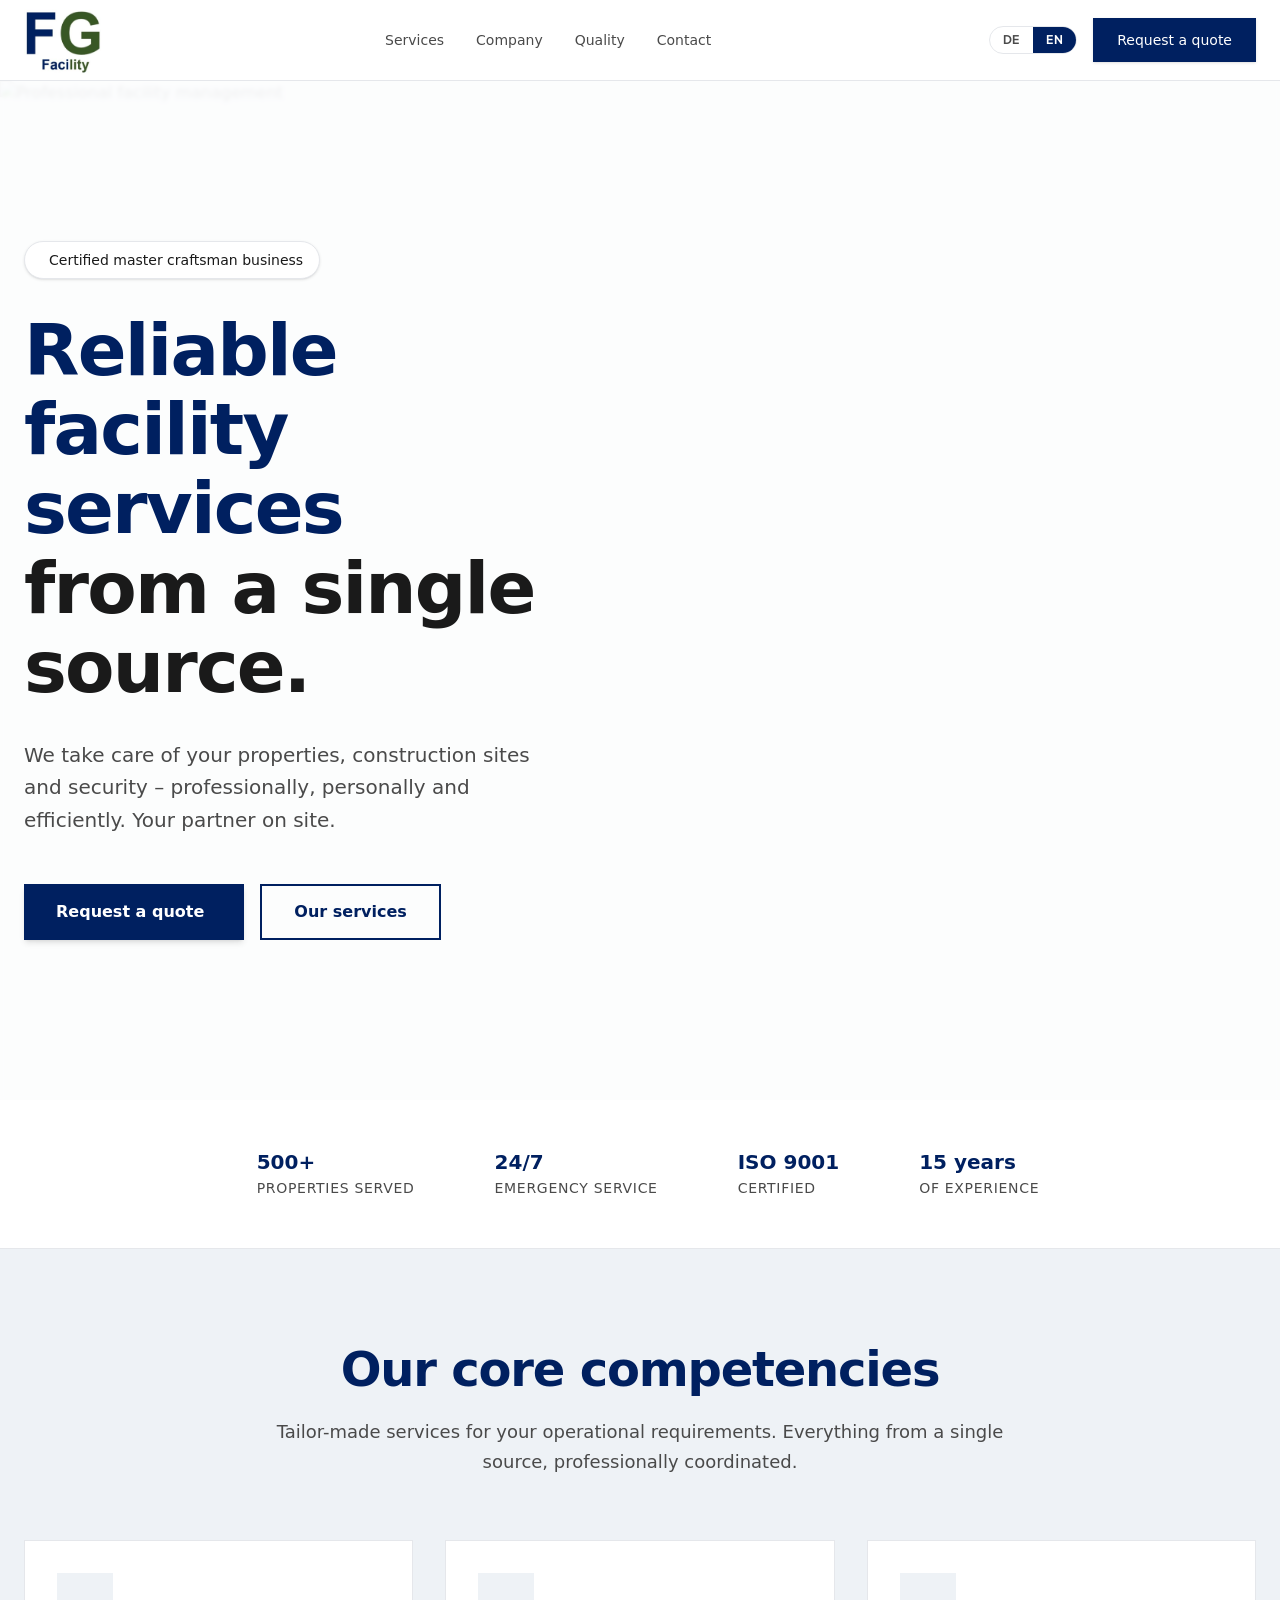
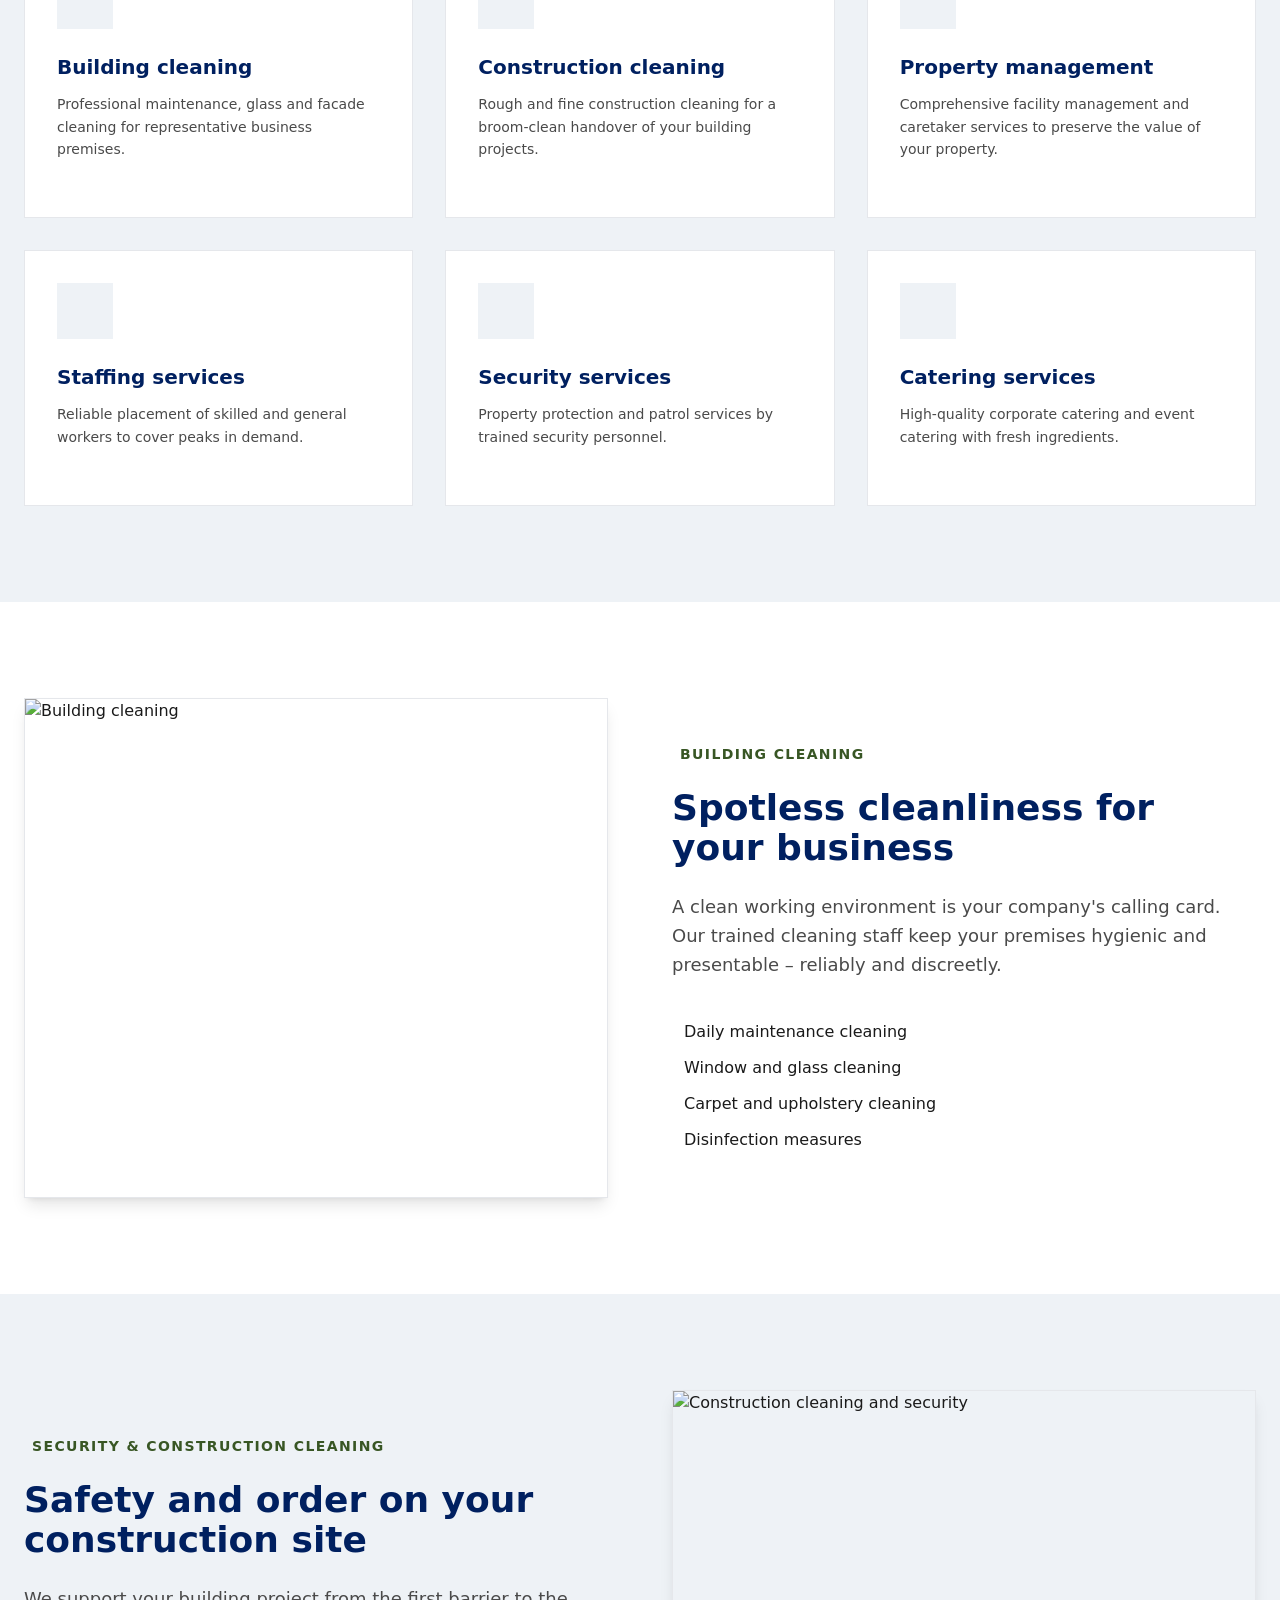
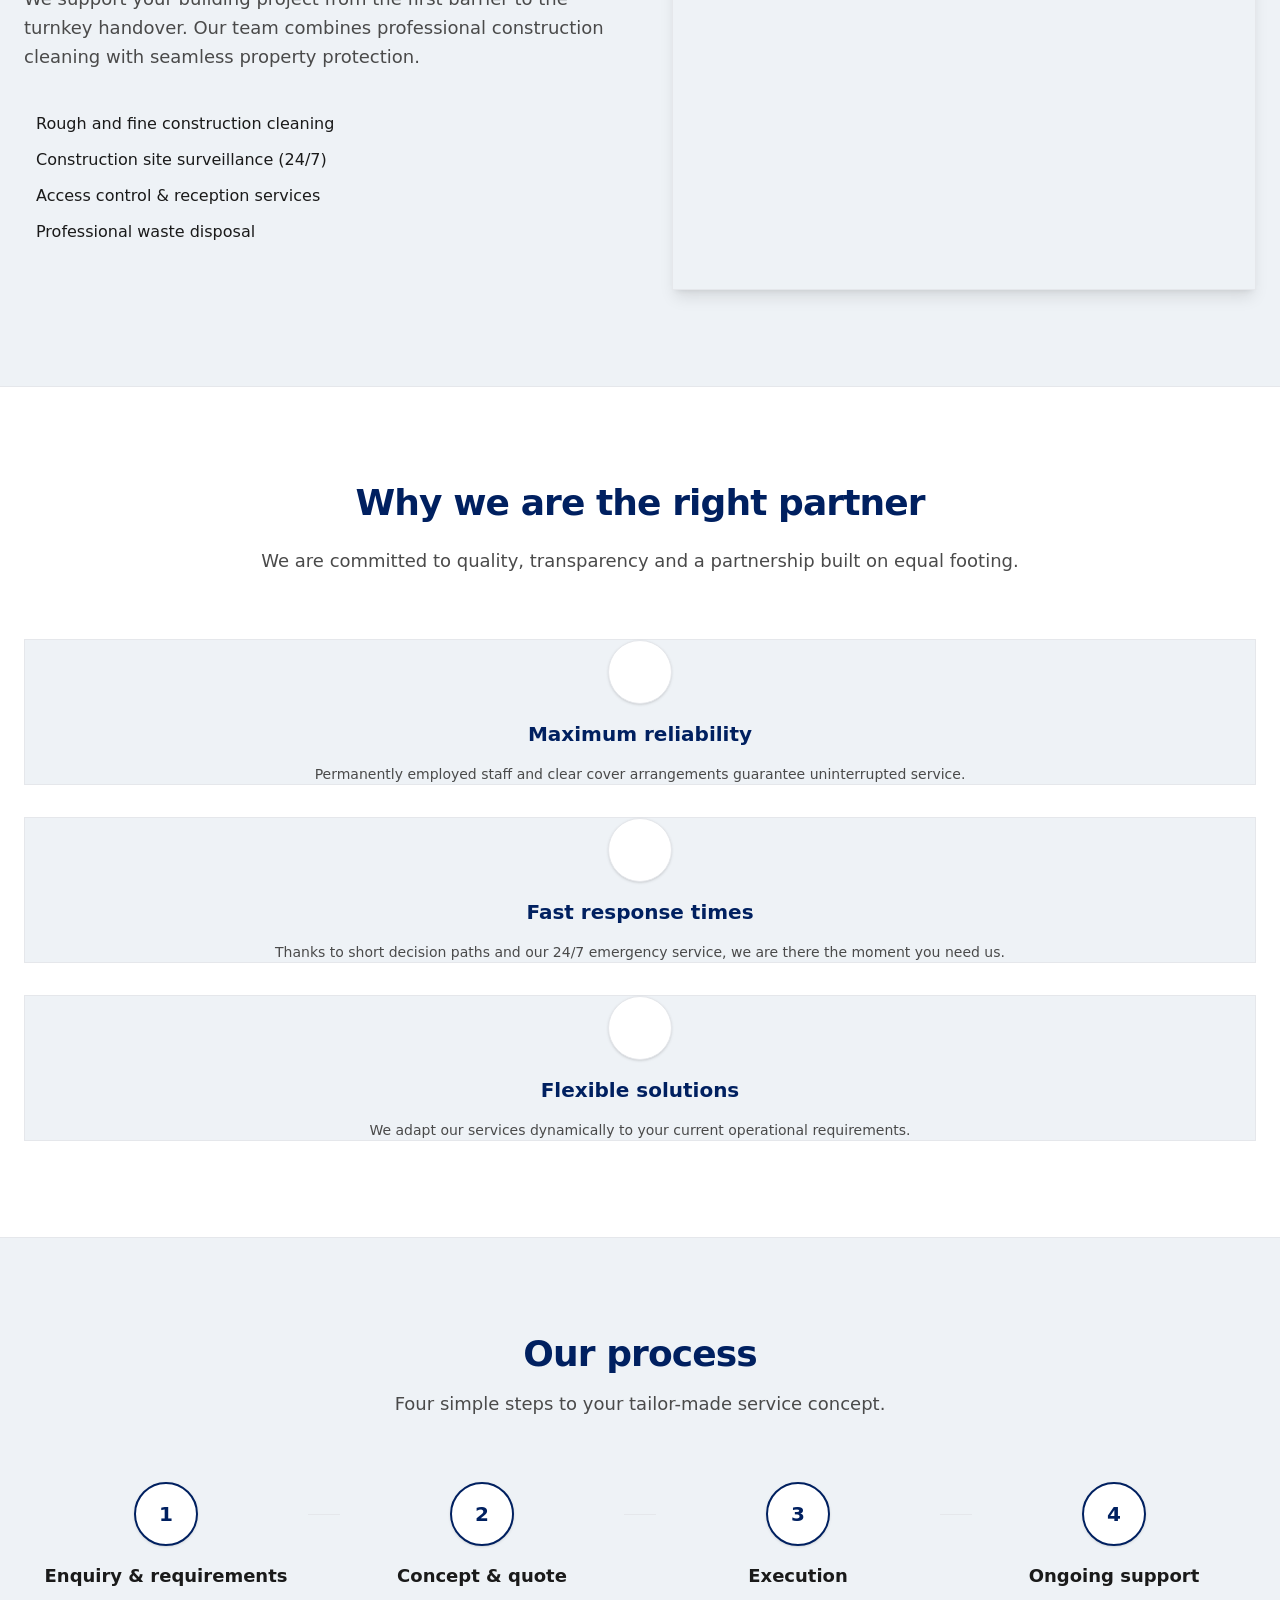
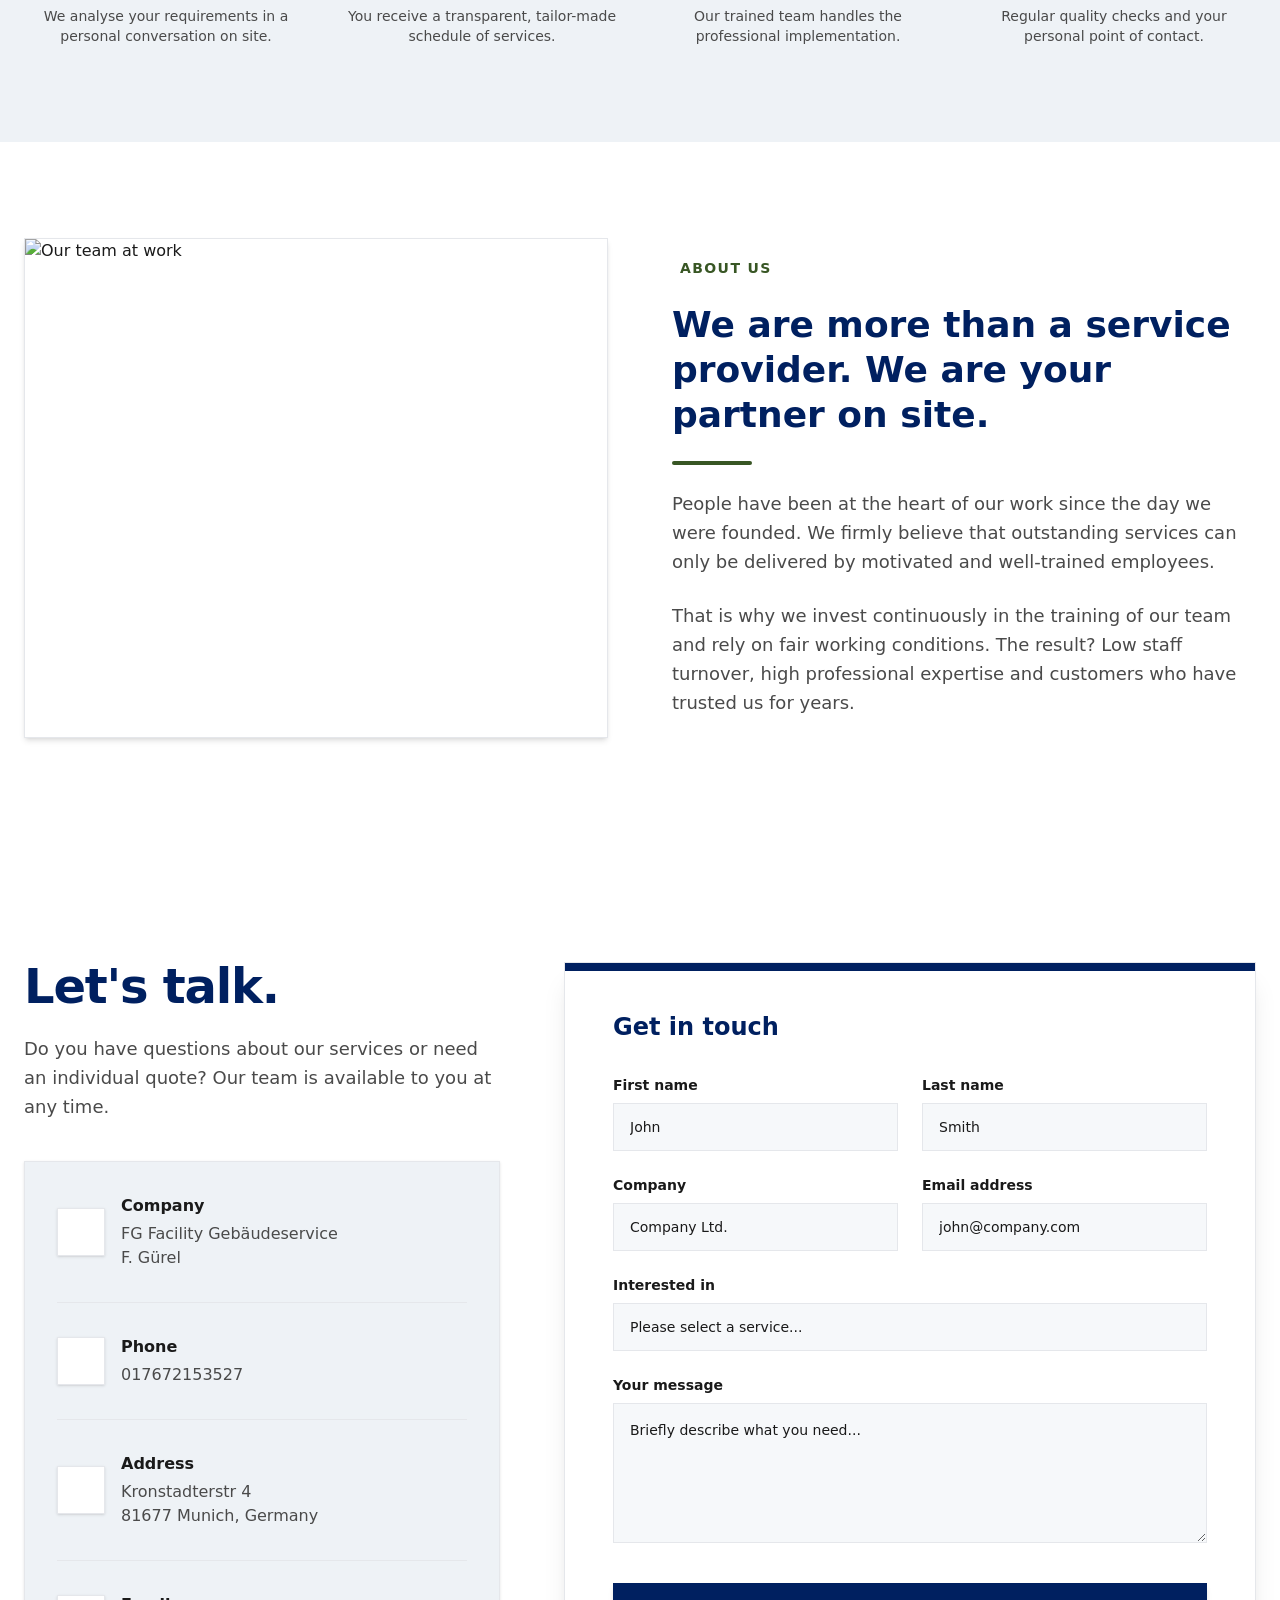
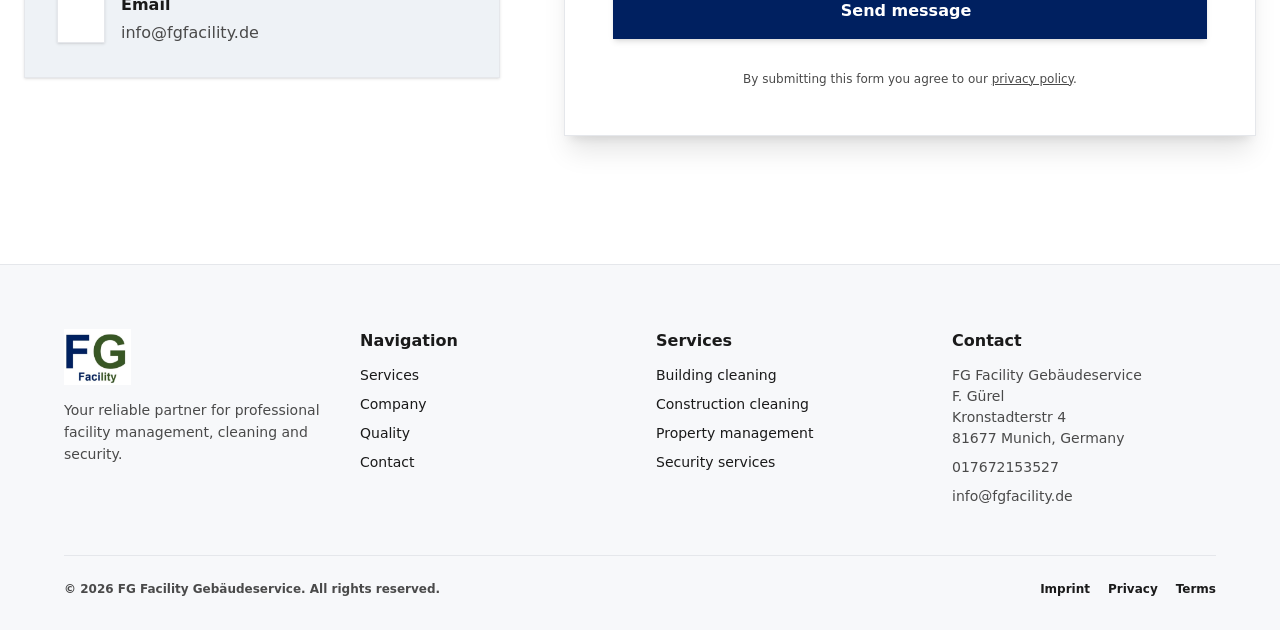
==== commit 14641828: "change name to F. Gürel" ====
--- a/en/index.html
+++ b/en/index.html
@@ -383,7 +383,7 @@
             <div style="">
               <h4 class="font-bold text-foreground mb-1" style="">Company</h4>
               <p class="text-muted-foreground" style="">FG Facility Gebäudeservice</p>
-              <p class="text-muted-foreground" style="">Funda Gürel</p>
+              <p class="text-muted-foreground" style="">F. Gürel</p>
             </div>
           </div>
           <div class="w-full h-px bg-border" style=""></div>
@@ -423,47 +423,49 @@
       <div class="lg:col-span-7 bg-background border border-border p-8 lg:p-12 shadow-xl rounded-sm relative" style="">
         <div class="absolute top-0 left-0 w-full h-2 bg-primary rounded-t-sm" style=""></div>
         <h3 class="font-heading text-2xl font-bold mb-8 text-primary" style="">Get in touch</h3>
-        <form class="flex flex-col gap-6" style="">
+        <form class="flex flex-col gap-6" action="https://formspree.io/f/mlgqkdyj" method="POST" style="">
+          <input type="hidden" name="_subject" value="New contact request via fgfacility.de (EN)">
+          <input type="text" name="_gotcha" tabindex="-1" autocomplete="off" aria-hidden="true" style="display: none;">
           <div class="grid grid-cols-1 sm:grid-cols-2 gap-6" style="">
             <div class="flex flex-col gap-2" style="">
-              <label class="text-sm font-bold text-foreground" style="">First name</label>
-              <input type="text" class="h-12 w-full border border-border bg-muted/50 px-4 text-sm focus:outline-none focus:ring-2 focus:ring-primary focus:border-transparent transition-all rounded-sm" placeholder="John" style="">
+              <label for="contact-firstname" class="text-sm font-bold text-foreground" style="">First name</label>
+              <input id="contact-firstname" name="First name" type="text" required class="h-12 w-full border border-border bg-muted/50 px-4 text-sm focus:outline-none focus:ring-2 focus:ring-primary focus:border-transparent transition-all rounded-sm" placeholder="John" style="">
             </div>
             <div class="flex flex-col gap-2" style="">
-              <label class="text-sm font-bold text-foreground" style="">Last name</label>
-              <input type="text" class="h-12 w-full border border-border bg-muted/50 px-4 text-sm focus:outline-none focus:ring-2 focus:ring-primary focus:border-transparent transition-all rounded-sm" placeholder="Smith" style="">
+              <label for="contact-lastname" class="text-sm font-bold text-foreground" style="">Last name</label>
+              <input id="contact-lastname" name="Last name" type="text" required class="h-12 w-full border border-border bg-muted/50 px-4 text-sm focus:outline-none focus:ring-2 focus:ring-primary focus:border-transparent transition-all rounded-sm" placeholder="Smith" style="">
             </div>
           </div>
           <div class="grid grid-cols-1 sm:grid-cols-2 gap-6" style="">
             <div class="flex flex-col gap-2" style="">
-              <label class="text-sm font-bold text-foreground" style="">Company</label>
-              <input type="text" class="h-12 w-full border border-border bg-muted/50 px-4 text-sm focus:outline-none focus:ring-2 focus:ring-primary focus:border-transparent transition-all rounded-sm" placeholder="Company Ltd." style="">
+              <label for="contact-company" class="text-sm font-bold text-foreground" style="">Company</label>
+              <input id="contact-company" name="Company" type="text" class="h-12 w-full border border-border bg-muted/50 px-4 text-sm focus:outline-none focus:ring-2 focus:ring-primary focus:border-transparent transition-all rounded-sm" placeholder="Company Ltd." style="">
             </div>
             <div class="flex flex-col gap-2" style="">
-              <label class="text-sm font-bold text-foreground" style="">Email address</label>
-              <input type="email" class="h-12 w-full border border-border bg-muted/50 px-4 text-sm focus:outline-none focus:ring-2 focus:ring-primary focus:border-transparent transition-all rounded-sm" placeholder="john@company.com" style="">
+              <label for="contact-email" class="text-sm font-bold text-foreground" style="">Email address</label>
+              <input id="contact-email" name="email" type="email" required class="h-12 w-full border border-border bg-muted/50 px-4 text-sm focus:outline-none focus:ring-2 focus:ring-primary focus:border-transparent transition-all rounded-sm" placeholder="john@company.com" style="">
             </div>
           </div>
           <div class="flex flex-col gap-2" style="">
-            <label class="text-sm font-bold text-foreground" style="">Interested in</label>
+            <label for="contact-service" class="text-sm font-bold text-foreground" style="">Interested in</label>
             <div class="relative" style="">
-              <select class="h-12 w-full border border-border bg-muted/50 px-4 text-sm focus:outline-none focus:ring-2 focus:ring-primary focus:border-transparent transition-all rounded-sm appearance-none" style="">
+              <select id="contact-service" name="Service" class="h-12 w-full border border-border bg-muted/50 px-4 text-sm focus:outline-none focus:ring-2 focus:ring-primary focus:border-transparent transition-all rounded-sm appearance-none" style="">
                 <option value="">Please select a service...</option>
-                <option value="gebaeudereinigung">Building cleaning</option>
-                <option value="baureinigung">Construction cleaning</option>
-                <option value="objektbetreuung">Property management</option>
-                <option value="personalservice">Staffing services</option>
-                <option value="security">Security services</option>
-                <option value="catering">Catering services</option>
+                <option value="Building cleaning">Building cleaning</option>
+                <option value="Construction cleaning">Construction cleaning</option>
+                <option value="Property management">Property management</option>
+                <option value="Staffing services">Staffing services</option>
+                <option value="Security services">Security services</option>
+                <option value="Catering services">Catering services</option>
               </select>
               <iconify-icon icon="lucide:chevron-down" class="absolute right-4 top-1/2 -translate-y-1/2 text-muted-foreground pointer-events-none"></iconify-icon>
             </div>
           </div>
           <div class="flex flex-col gap-2" style="">
-            <label class="text-sm font-bold text-foreground" style="">Your message</label>
-            <textarea class="min-h-[140px] w-full border border-border bg-muted/50 p-4 text-sm focus:outline-none focus:ring-2 focus:ring-primary focus:border-transparent transition-all rounded-sm resize-y" placeholder="Briefly describe what you need..." style=""></textarea>
-          </div>
-          <button type="button" class="mt-4 inline-flex items-center justify-center bg-primary text-primary-foreground h-14 px-8 font-bold text-base hover:bg-primary/90 transition-colors w-full rounded-sm shadow-md" style="">
+            <label for="contact-message" class="text-sm font-bold text-foreground" style="">Your message</label>
+            <textarea id="contact-message" name="Message" required class="min-h-[140px] w-full border border-border bg-muted/50 p-4 text-sm focus:outline-none focus:ring-2 focus:ring-primary focus:border-transparent transition-all rounded-sm resize-y" placeholder="Briefly describe what you need..." style=""></textarea>
+          </div>
+          <button type="submit" class="mt-4 inline-flex items-center justify-center bg-primary text-primary-foreground h-14 px-8 font-bold text-base hover:bg-primary/90 transition-colors w-full rounded-sm shadow-md" style="">
             Send message
             <iconify-icon icon="lucide:send" class="ml-2 text-lg"></iconify-icon>
           </button>
@@ -509,7 +511,7 @@
         <div style="display: flex; flex-direction: column; gap: 12px;">
           <h4 style="margin: 0; color: #1a1a1a; font-size: 16px;">Contact</h4>
           <div style="display: flex; flex-direction: column; gap: 8px; font-size: 14px; color: #4a4a4a;">
-            <p style="margin: 0;">FG Facility Gebäudeservice<br>Funda Gürel<br>Kronstadterstr 4<br>81677 Munich, Germany</p>
+            <p style="margin: 0;">FG Facility Gebäudeservice<br>F. Gürel<br>Kronstadterstr 4<br>81677 Munich, Germany</p>
             <p style="margin: 0;">017672153527</p>
             <p style="margin: 0;">info@fgfacility.de</p>
           </div>
